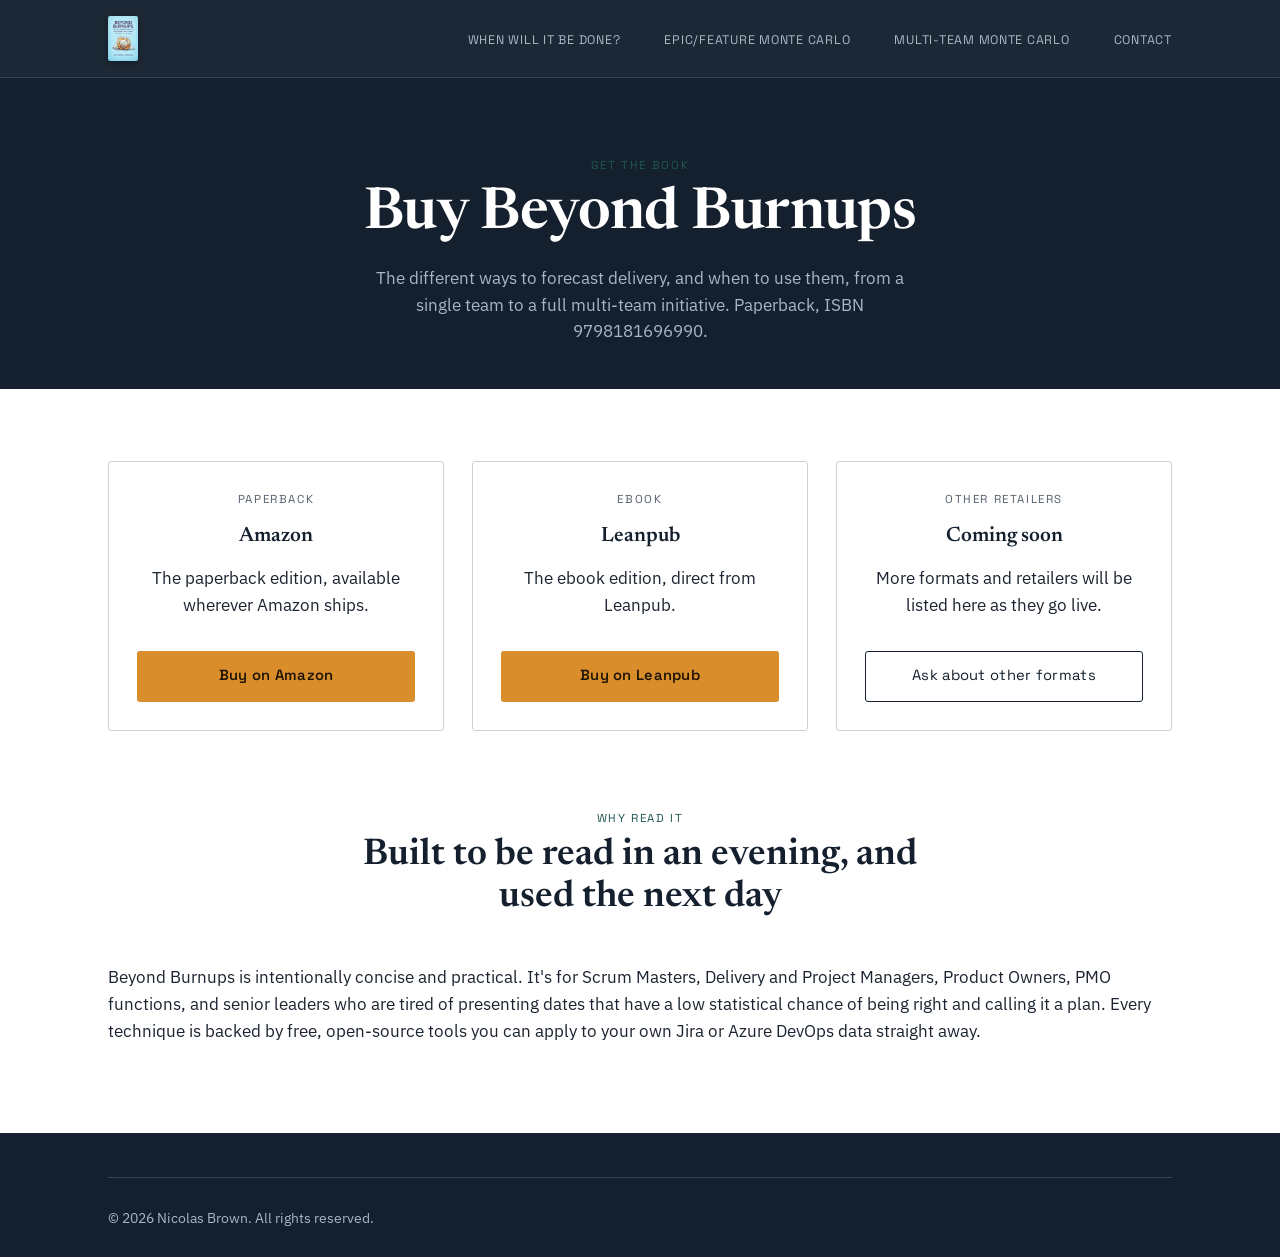
==== buy.html @ c052c30b "First version" ====
<!DOCTYPE html>
<html lang="en">
<head>
<meta charset="UTF-8">
<meta name="viewport" content="width=device-width, initial-scale=1.0">
<title>Buy the Book | Beyond Burnups</title>
<meta name="description" content="Get Beyond Burnups by Nicolas Brown, a practical guide to Monte Carlo delivery forecasting.">
<link rel="canonical" href="https://beyondburnups.com/buy.html">
<meta property="og:type" content="website">
<meta property="og:title" content="Buy Beyond Burnups">
<meta property="og:description" content="Get Beyond Burnups by Nicolas Brown, a practical guide to Monte Carlo delivery forecasting.">
<meta property="og:url" content="https://beyondburnups.com/buy.html">
<meta property="og:image" content="https://beyondburnups.com/images/og-image.jpg">
<meta name="twitter:card" content="summary_large_image">
<link rel="icon" type="image/svg+xml" href="/images/favicon.svg">
<link rel="preconnect" href="https://fonts.googleapis.com">
<link rel="preconnect" href="https://fonts.gstatic.com" crossorigin>
<link href="https://fonts.googleapis.com/css2?family=Newsreader:ital,wght@0,500;0,600;1,500&family=IBM+Plex+Sans:wght@400;500;600&family=Space+Grotesk:wght@400;500;600&display=swap" rel="stylesheet">
<link rel="stylesheet" href="/css/style.css">
</head>
<body>

<header class="site-header">
  <nav class="nav-bar" aria-label="Primary">
    <a href="/" class="brand" aria-label="Beyond Burnups, home">
      <img src="/images/cover.jpg" alt="" class="brand-cover">
    </a>
    <button class="nav-toggle" aria-label="Toggle navigation" aria-expanded="false">
      <svg viewBox="0 0 24 24" fill="none" stroke="currentColor" stroke-width="2" stroke-linecap="round"><line x1="3" y1="6" x2="21" y2="6"/><line x1="3" y1="12" x2="21" y2="12"/><line x1="3" y1="18" x2="21" y2="18"/></svg>
    </button>
    <ul class="nav-links">      <li><a href="/when-will-it-be-done.html">When Will It Be Done?</a></li>
      <li><a href="/feature-monte-carlo.html">Epic/Feature Monte Carlo</a></li>
      <li><a href="/multi-team-monte-carlo.html">Multi-team Monte Carlo</a></li>
      <li><a href="/contact.html">Contact</a></li>
    </ul>
  </nav>
</header>

<main>
  <section class="chapter-hero">
    <div class="container">
      <p class="eyebrow">Get the book</p>
      <h1>Buy Beyond Burnups</h1>
      <p class="lede">The different ways to forecast delivery, and when to use them, from a single team to a full multi-team initiative. Paperback, ISBN 9798181696990.</p>
    </div>
  </section>

  <section class="section raised">
    <div class="container">
      <div class="retailer-grid">
        <div class="retailer-card">
          <p class="section-label">Paperback</p>
          <h3>Amazon</h3>
          <p>The paperback edition, available wherever Amazon ships.</p>
          <!-- REPLACE: #buy-link-amazon, your Amazon (or KDP) listing URL -->
          <a href="#buy-link-amazon" class="btn btn-primary">Buy on Amazon</a>
        </div>
        <div class="retailer-card">
          <p class="section-label">Ebook</p>
          <h3>Leanpub</h3>
          <p>The ebook edition, direct from Leanpub.</p>
          <!-- REPLACE: #buy-link-leanpub, your Leanpub book page URL -->
          <a href="#buy-link-leanpub" class="btn btn-primary">Buy on Leanpub</a>
        </div>
        <div class="retailer-card">
          <p class="section-label">Other retailers</p>
          <h3>Coming soon</h3>
          <p>More formats and retailers will be listed here as they go live.</p>
          <!-- REPLACE: duplicate a .retailer-card per additional retailer/format as they become available -->
          <a href="/contact.html" class="btn btn-outline">Ask about other formats</a>
        </div>
      </div>

      <div class="section-head" style="margin-top: var(--space-5);">
        <p class="eyebrow">Why read it</p>
        <h2>Built to be read in an evening, and used the next day</h2>
      </div>
      <p>Beyond Burnups is intentionally concise and practical. It's for Scrum Masters, Delivery and Project Managers, Product Owners, PMO functions, and senior leaders who are tired of presenting dates that have a low statistical chance of being right and calling it a plan. Every technique is backed by free, open-source tools you can apply to your own Jira or Azure DevOps data straight away.</p>
    </div>
  </section>
</main>

<footer class="site-footer">
  <div class="container">
    <div class="footer-grid">
      <div>&copy; <span id="year">2026</span> Nicolas Brown. All rights reserved.</div>
    </div>
  </div>
</footer>

<script src="/js/main.js"></script>
</body>
</html>
---- css/style.css ----
/* ==========================================================================
   Beyond Burnups: stylesheet
   Design language: "the confidence curve", a probability distribution
   motif that recurs as hero background, section divider, and mark, to
   echo the book's core argument (a range of outcomes, not one straight
   line). Palette is cool ink/paper with a teal "flow" accent and an
   amber "confidence" accent, kept deliberately apart from warm-cream
   editorial defaults.
   ========================================================================== */

:root {
  /* Color */
  --ink: #14202e;
  --ink-soft: #1f2e40;
  --paper: #eef1f3;
  --paper-raised: #ffffff;
  --text: #1b2430;
  --text-muted: #55606e;
  --text-on-ink: #eef1f3;
  --text-on-ink-muted: #a9b6c4;
  --teal: #2f7a78;
  --teal-deep: #1f5654;
  --amber: #d98e2b;
  --amber-deep: #a8691a;
  --line: #ccd2d8;
  --line-on-ink: #33445a;

  /* Type */
  --font-display: "Newsreader", "Iowan Old Style", Georgia, serif;
  --font-body: "IBM Plex Sans", -apple-system, BlinkMacSystemFont, "Segoe UI", sans-serif;
  --font-label: "Space Grotesk", "Helvetica Neue", Arial, sans-serif;

  /* Layout */
  --max-width: 1120px;
  --radius: 3px;
  --space-1: 0.5rem;
  --space-2: 1rem;
  --space-3: 1.75rem;
  --space-4: 2.75rem;
  --space-5: 4.5rem;
  --space-6: 7rem;
}

/* ---- Reset & base ---- */
* { box-sizing: border-box; }
html { scroll-behavior: smooth; }
@media (prefers-reduced-motion: reduce) {
  html { scroll-behavior: auto; }
  * { animation-duration: 0.01ms !important; animation-iteration-count: 1 !important; transition-duration: 0.01ms !important; }
}

body {
  margin: 0;
  background: var(--paper);
  color: var(--text);
  font-family: var(--font-body);
  font-size: 17px;
  line-height: 1.6;
  -webkit-font-smoothing: antialiased;
}

h1, h2, h3, h4 {
  font-family: var(--font-display);
  color: var(--ink);
  line-height: 1.15;
  margin: 0 0 var(--space-2);
  font-weight: 600;
}

h1 { font-size: clamp(2.4rem, 4.5vw, 3.6rem); letter-spacing: -0.01em; }
h2 { font-size: clamp(1.7rem, 3vw, 2.3rem); }
h3 { font-size: 1.3rem; }

p { margin: 0 0 var(--space-2); color: var(--text); }
a { color: var(--teal-deep); }
img { max-width: 100%; display: block; }

.container {
  max-width: var(--max-width);
  margin: 0 auto;
  padding: 0 var(--space-3);
}

.eyebrow {
  display: inline-block;
  font-family: var(--font-label);
  font-size: 0.72rem;
  letter-spacing: 0.14em;
  text-transform: uppercase;
  color: var(--teal-deep);
  margin-bottom: var(--space-1);
}

.section-label {
  font-family: var(--font-label);
  font-size: 0.72rem;
  letter-spacing: 0.14em;
  text-transform: uppercase;
  color: var(--text-muted);
}

/* ---- Buttons ---- */
.btn {
  display: inline-flex;
  align-items: center;
  gap: 0.5em;
  font-family: var(--font-label);
  font-size: 0.92rem;
  letter-spacing: 0.02em;
  padding: 0.85em 1.6em;
  border-radius: var(--radius);
  text-decoration: none;
  border: 1px solid transparent;
  cursor: pointer;
  transition: transform 0.15s ease, background 0.15s ease, border-color 0.15s ease;
}
.btn:hover { transform: translateY(-1px); }
.btn-primary {
  background: var(--amber);
  color: #201502;
  font-weight: 600;
}
.btn-primary:hover { background: var(--amber-deep); color: #fff8ec; }
.btn-ghost {
  background: transparent;
  color: var(--text-on-ink);
  border-color: var(--line-on-ink);
}
.btn-ghost:hover { border-color: var(--text-on-ink); }
.btn-outline {
  background: transparent;
  color: var(--ink);
  border-color: var(--ink);
}
.btn-outline:hover { background: var(--ink); color: var(--text-on-ink); }
.btn-teal {
  background: var(--teal);
  color: #fff;
  font-weight: 600;
}
.btn-teal:hover { background: var(--teal-deep); }

/* ---- Header / nav ---- */
.site-header {
  position: sticky;
  top: 0;
  z-index: 50;
  background: rgba(20, 32, 46, 0.96);
  backdrop-filter: blur(6px);
  border-bottom: 1px solid var(--line-on-ink);
}
.nav-bar {
  display: flex;
  align-items: center;
  justify-content: space-between;
  padding: var(--space-2) var(--space-3);
  max-width: var(--max-width);
  margin: 0 auto;
}
.brand {
  display: flex;
  align-items: center;
  text-decoration: none;
}
.brand-cover {
  width: 30px;
  height: 45px;
  object-fit: cover;
  border-radius: 2px;
  box-shadow: 0 2px 6px rgba(0,0,0,0.4);
  display: block;
}

.nav-links {
  display: flex;
  align-items: center;
  gap: var(--space-4);
  list-style: none;
  margin: 0;
  padding: 0;
}
.nav-links a {
  font-family: var(--font-label);
  font-size: 0.78rem;
  letter-spacing: 0.06em;
  text-transform: uppercase;
  color: var(--text-on-ink-muted);
  text-decoration: none;
  padding: 0.4em 0;
  border-bottom: 1px solid transparent;
  transition: color 0.15s ease, border-color 0.15s ease;
}
.nav-links a:hover,
.nav-links a[aria-current="page"] {
  color: var(--text-on-ink);
  border-color: var(--amber);
}
.nav-links .nav-buy a {
  color: var(--amber);
}

.nav-toggle {
  display: none;
  background: none;
  border: 1px solid var(--line-on-ink);
  border-radius: var(--radius);
  color: var(--text-on-ink);
  width: 42px;
  height: 38px;
  align-items: center;
  justify-content: center;
  cursor: pointer;
}
.nav-toggle svg { width: 18px; height: 18px; }

@media (max-width: 800px) {
  .nav-toggle { display: inline-flex; }
  .nav-links {
    position: absolute;
    top: 100%;
    left: 0;
    right: 0;
    flex-direction: column;
    align-items: flex-start;
    gap: 0;
    background: var(--ink);
    border-bottom: 1px solid var(--line-on-ink);
    max-height: 0;
    overflow: hidden;
    transition: max-height 0.25s ease;
  }
  .nav-links.is-open { max-height: 400px; }
  .nav-links li { width: 100%; }
  .nav-links a {
    display: block;
    width: 100%;
    padding: var(--space-2) var(--space-3);
    border-bottom: 1px solid var(--line-on-ink);
    border-left: 2px solid transparent;
  }
  .nav-links a:hover, .nav-links a[aria-current="page"] {
    border-left-color: var(--amber);
  }
}

/* ---- Hero (index) ---- */
.hero {
  background: var(--ink);
  color: var(--text-on-ink);
  position: relative;
  overflow: hidden;
  padding: var(--space-6) 0 var(--space-5);
}
.hero-grid {
  display: grid;
  grid-template-columns: 1.1fr 0.9fr;
  gap: var(--space-5);
  align-items: center;
  position: relative;
}
.hero h1 { color: #fff; }
.hero .lede {
  font-size: 1.15rem;
  color: var(--text-on-ink-muted);
  max-width: 54ch;
  margin-bottom: var(--space-4);
}
.hero-actions { display: flex; gap: var(--space-2); flex-wrap: wrap; }

.hero-cover-wrap {
  position: relative;
  display: flex;
  justify-content: center;
}
.cover-frame {
  width: min(300px, 70vw);
  aspect-ratio: 2 / 3;
  background: linear-gradient(160deg, #1f2e40, #26384e);
  border: 1px solid var(--line-on-ink);
  border-radius: 2px;
  box-shadow: 0 30px 60px -20px rgba(0,0,0,0.55), 0 0 0 1px rgba(255,255,255,0.03);
  display: flex;
  align-items: center;
  justify-content: center;
  transform: rotate(-3deg);
  overflow: hidden;
}
.cover-frame img { width: 100%; height: 100%; object-fit: cover; }
.cover-placeholder {
  text-align: center;
  padding: var(--space-3);
  font-family: var(--font-label);
  font-size: 0.78rem;
  color: var(--text-on-ink-muted);
  letter-spacing: 0.04em;
}

@media (max-width: 860px) {
  .hero-grid { grid-template-columns: 1fr; }
  .hero-cover-wrap { order: -1; }
}

/* ---- Curve divider (signature motif, reused between sections) ---- */
.curve-divider {
  width: 100%;
  height: 56px;
  display: block;
}
.curve-divider.on-paper .curve-line { stroke: var(--teal); }
.curve-divider.on-paper .curve-band { fill: var(--teal); opacity: 0.08; }
.curve-divider.on-ink .curve-line { stroke: var(--amber); }
.curve-divider.on-ink .curve-band { fill: var(--amber); opacity: 0.12; }

/* ---- Generic sections ---- */
.section { padding: var(--space-5) 0; }
.section.tight { padding: var(--space-4) 0; }
.section.on-ink { background: var(--ink); color: var(--text-on-ink); }
.section.on-ink h2, .section.on-ink h3 { color: #fff; }
.section.on-ink p { color: var(--text-on-ink-muted); }
.section.raised { background: var(--paper-raised); }

.section-head {
  max-width: 60ch;
  margin: 0 auto var(--space-4);
  text-align: center;
}
.section-head.left { margin-left: 0; text-align: left; }

/* ---- Author section ---- */
.author-grid {
  display: grid;
  grid-template-columns: 240px 1fr;
  gap: var(--space-4);
  align-items: start;
}
.author-photo-frame {
  width: 100%;
  aspect-ratio: 1 / 1;
  border-radius: 50%;
  overflow: hidden;
  background: linear-gradient(160deg, #dfe4e8, #cbd3da);
  border: 1px solid var(--line);
  display: flex;
  align-items: center;
  justify-content: center;
}
.author-photo-frame img { width: 100%; height: 100%; object-fit: cover; }
.author-photo-frame .cover-placeholder { color: var(--text-muted); }
.author-name { font-family: var(--font-label); font-size: 0.85rem; letter-spacing: 0.05em; color: var(--teal-deep); margin-top: var(--space-2); }
@media (max-width: 700px) {
  .author-grid { grid-template-columns: 1fr; }
  .author-photo-frame { width: 160px; margin: 0 auto; }
}

/* ---- Blurb / pull quotes ---- */
.quote-grid {
  display: grid;
  grid-template-columns: repeat(3, 1fr);
  gap: var(--space-3);
}
.quote-card {
  background: var(--paper-raised);
  border: 1px solid var(--line);
  border-top: 3px solid var(--teal);
  border-radius: var(--radius);
  padding: var(--space-3);
}
.quote-card p { font-family: var(--font-display); font-style: italic; color: var(--ink); font-size: 1.05rem; }
.quote-card cite { font-family: var(--font-label); font-style: normal; font-size: 0.78rem; color: var(--text-muted); }
@media (max-width: 800px) { .quote-grid { grid-template-columns: 1fr; } }

/* ---- CTA band ---- */
.cta-band {
  background: var(--teal-deep);
  color: #fff;
  text-align: center;
  padding: var(--space-5) 0;
}
.cta-band h2 { color: #fff; }
.cta-band p { color: #d7e6e5; max-width: 50ch; margin-left: auto; margin-right: auto; }

/* ---- Topic pages (chapter hero + gif + three sections) ---- */
.chapter-hero {
  background: var(--ink);
  color: var(--text-on-ink);
  padding: var(--space-5) 0 var(--space-4);
  text-align: center;
}
.chapter-hero h1 { color: #fff; max-width: 26ch; margin: 0 auto var(--space-2); }
.chapter-hero .lede { color: var(--text-on-ink-muted); max-width: 56ch; margin: 0 auto; font-size: 1.05rem; }

.chart-frame {
  max-width: 780px;
  margin: var(--space-4) auto 0;
  border: 1px solid var(--line-on-ink);
  background: var(--ink-soft);
  border-radius: var(--radius);
  aspect-ratio: 16 / 9;
  display: flex;
  align-items: center;
  justify-content: center;
  overflow: hidden;
}
.chart-frame img { width: 100%; height: 100%; object-fit: contain; }
.chart-frame .cover-placeholder { color: var(--text-on-ink-muted); }

.topic-sections {
  display: grid;
  gap: var(--space-4);
}
.topic-block {
  display: grid;
  grid-template-columns: 220px 1fr;
  gap: var(--space-4);
  padding: var(--space-4) 0;
  border-top: 1px solid var(--line);
}
.topic-block:first-child { border-top: none; }
.topic-block h3 { margin-bottom: var(--space-2); }
.topic-block .section-label { display: block; margin-top: 0.35em; }
@media (max-width: 760px) {
  .topic-block { grid-template-columns: 1fr; gap: var(--space-2); }
}

/* ---- Buy page ---- */
.retailer-grid {
  display: grid;
  grid-template-columns: repeat(auto-fit, minmax(220px, 1fr));
  gap: var(--space-3);
}
.retailer-card {
  border: 1px solid var(--line);
  background: var(--paper-raised);
  border-radius: var(--radius);
  padding: var(--space-3);
  text-align: center;
}
.retailer-card .btn { margin-top: var(--space-2); width: 100%; justify-content: center; }

/* ---- Contact page ---- */
.contact-grid {
  display: grid;
  grid-template-columns: 1fr 1fr;
  gap: var(--space-5);
  align-items: start;
}
.contact-card {
  background: var(--paper-raised);
  border: 1px solid var(--line);
  border-radius: var(--radius);
  padding: var(--space-4);
}
.contact-card dt { font-family: var(--font-label); font-size: 0.72rem; text-transform: uppercase; letter-spacing: 0.1em; color: var(--text-muted); margin-top: var(--space-3); }
.contact-card dt:first-child { margin-top: 0; }
.contact-card dd { margin: 0.25em 0 0; font-size: 1.05rem; }
@media (max-width: 760px) { .contact-grid { grid-template-columns: 1fr; } }

/* ---- Footer ---- */
.site-footer {
  background: var(--ink);
  color: var(--text-on-ink-muted);
  padding: var(--space-4) 0 var(--space-3);
  font-size: 0.9rem;
}
.footer-grid {
  display: flex;
  justify-content: space-between;
  align-items: center;
  flex-wrap: wrap;
  gap: var(--space-2);
  border-top: 1px solid var(--line-on-ink);
  padding-top: var(--space-3);
}
.footer-links { display: flex; gap: var(--space-3); list-style: none; padding: 0; margin: 0; flex-wrap: wrap; }
.footer-links a { color: var(--text-on-ink-muted); text-decoration: none; }
.footer-links a:hover { color: var(--text-on-ink); }

/* ---- Utility ---- */
.visually-hidden {
  position: absolute;
  width: 1px; height: 1px;
  overflow: hidden;
  clip: rect(0 0 0 0);
  white-space: nowrap;
}
:focus-visible {
  outline: 2px solid var(--amber);
  outline-offset: 2px;
}
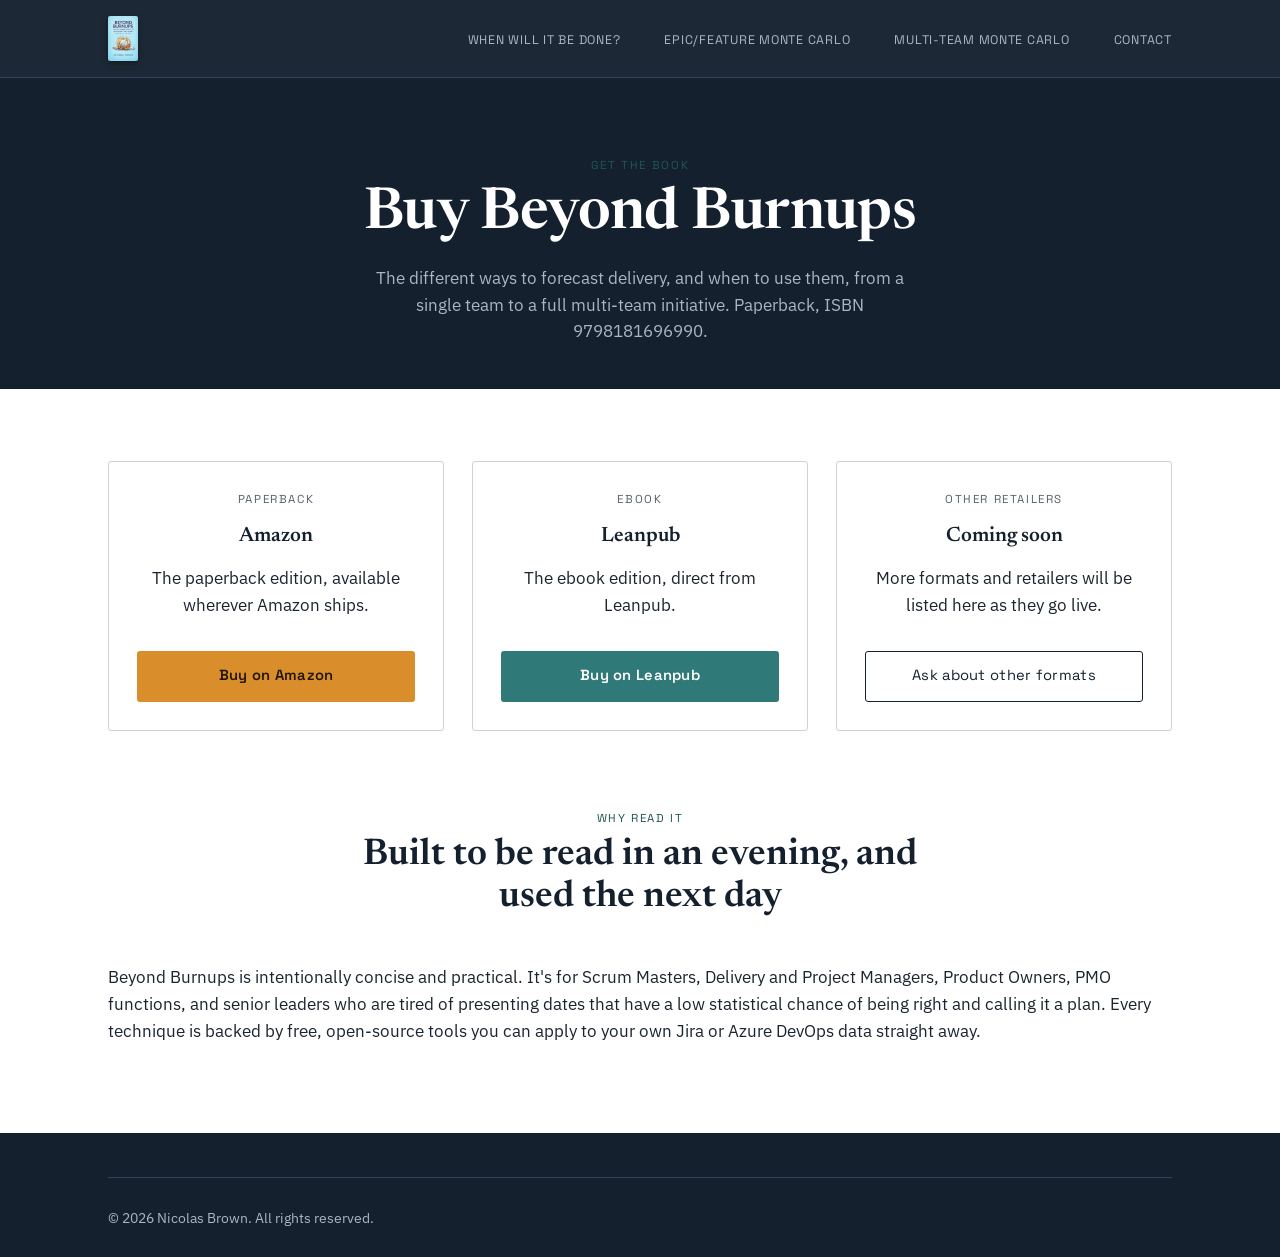
==== commit d28a1bb2: "Updated with link to buy" ====
--- a/buy.html
+++ b/buy.html
@@ -52,15 +52,13 @@
           <p class="section-label">Paperback</p>
           <h3>Amazon</h3>
           <p>The paperback edition, available wherever Amazon ships.</p>
-          <!-- REPLACE: #buy-link-amazon, your Amazon (or KDP) listing URL -->
-          <a href="#buy-link-amazon" class="btn btn-primary">Buy on Amazon</a>
+          <a href="https://mybook.to/realworldagility" class="btn btn-primary" target="_blank" rel="noopener">Buy on Amazon</a>
         </div>
         <div class="retailer-card">
           <p class="section-label">Ebook</p>
           <h3>Leanpub</h3>
           <p>The ebook edition, direct from Leanpub.</p>
-          <!-- REPLACE: #buy-link-leanpub, your Leanpub book page URL -->
-          <a href="#buy-link-leanpub" class="btn btn-primary">Buy on Leanpub</a>
+          <a href="https://leanpub.com/realworldagility" class="btn btn-teal" target="_blank" rel="noopener">Buy on Leanpub</a>
         </div>
         <div class="retailer-card">
           <p class="section-label">Other retailers</p>
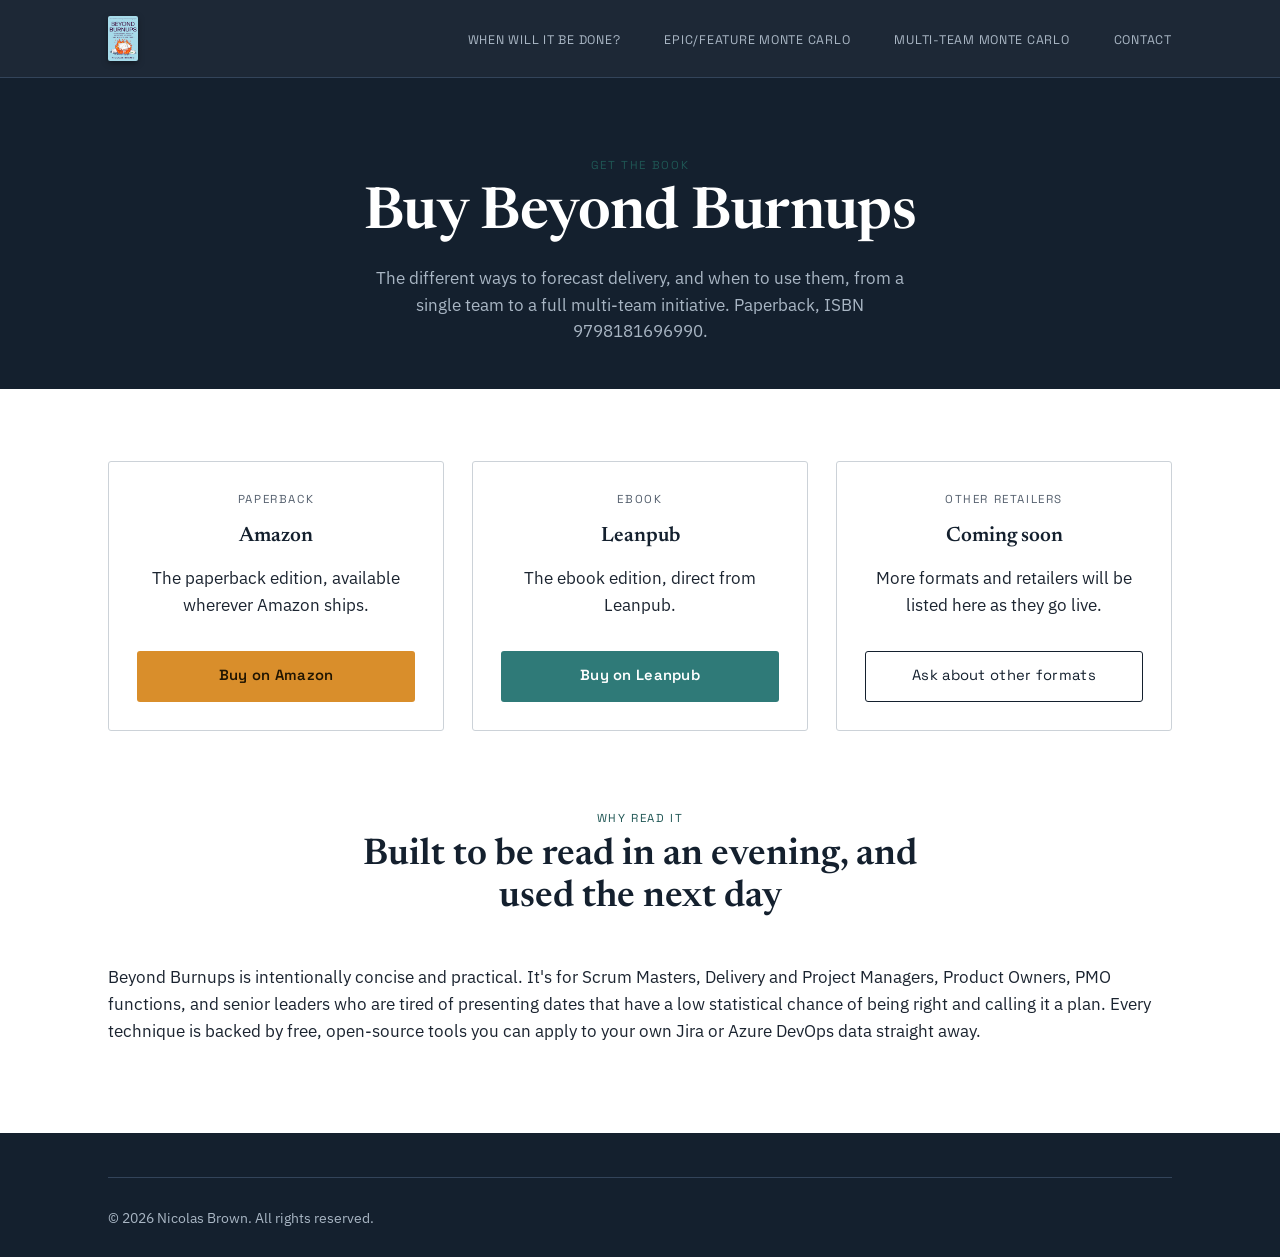
==== commit 4bf0d664: "Change Amazon purchase link in buy.html Updated the link for purchasing the book on Amazon." ====
--- a/buy.html
+++ b/buy.html
@@ -52,13 +52,13 @@
           <p class="section-label">Paperback</p>
           <h3>Amazon</h3>
           <p>The paperback edition, available wherever Amazon ships.</p>
-          <a href="https://mybook.to/realworldagility" class="btn btn-primary" target="_blank" rel="noopener">Buy on Amazon</a>
+          <a href="https://mybook.to/beyondburnups" class="btn btn-primary" target="_blank" rel="noopener">Buy on Amazon</a>
         </div>
         <div class="retailer-card">
           <p class="section-label">Ebook</p>
           <h3>Leanpub</h3>
           <p>The ebook edition, direct from Leanpub.</p>
-          <a href="https://leanpub.com/realworldagility" class="btn btn-teal" target="_blank" rel="noopener">Buy on Leanpub</a>
+          <a href="https://leanpub.com/beyondburnups" class="btn btn-teal" target="_blank" rel="noopener">Buy on Leanpub</a>
         </div>
         <div class="retailer-card">
           <p class="section-label">Other retailers</p>
